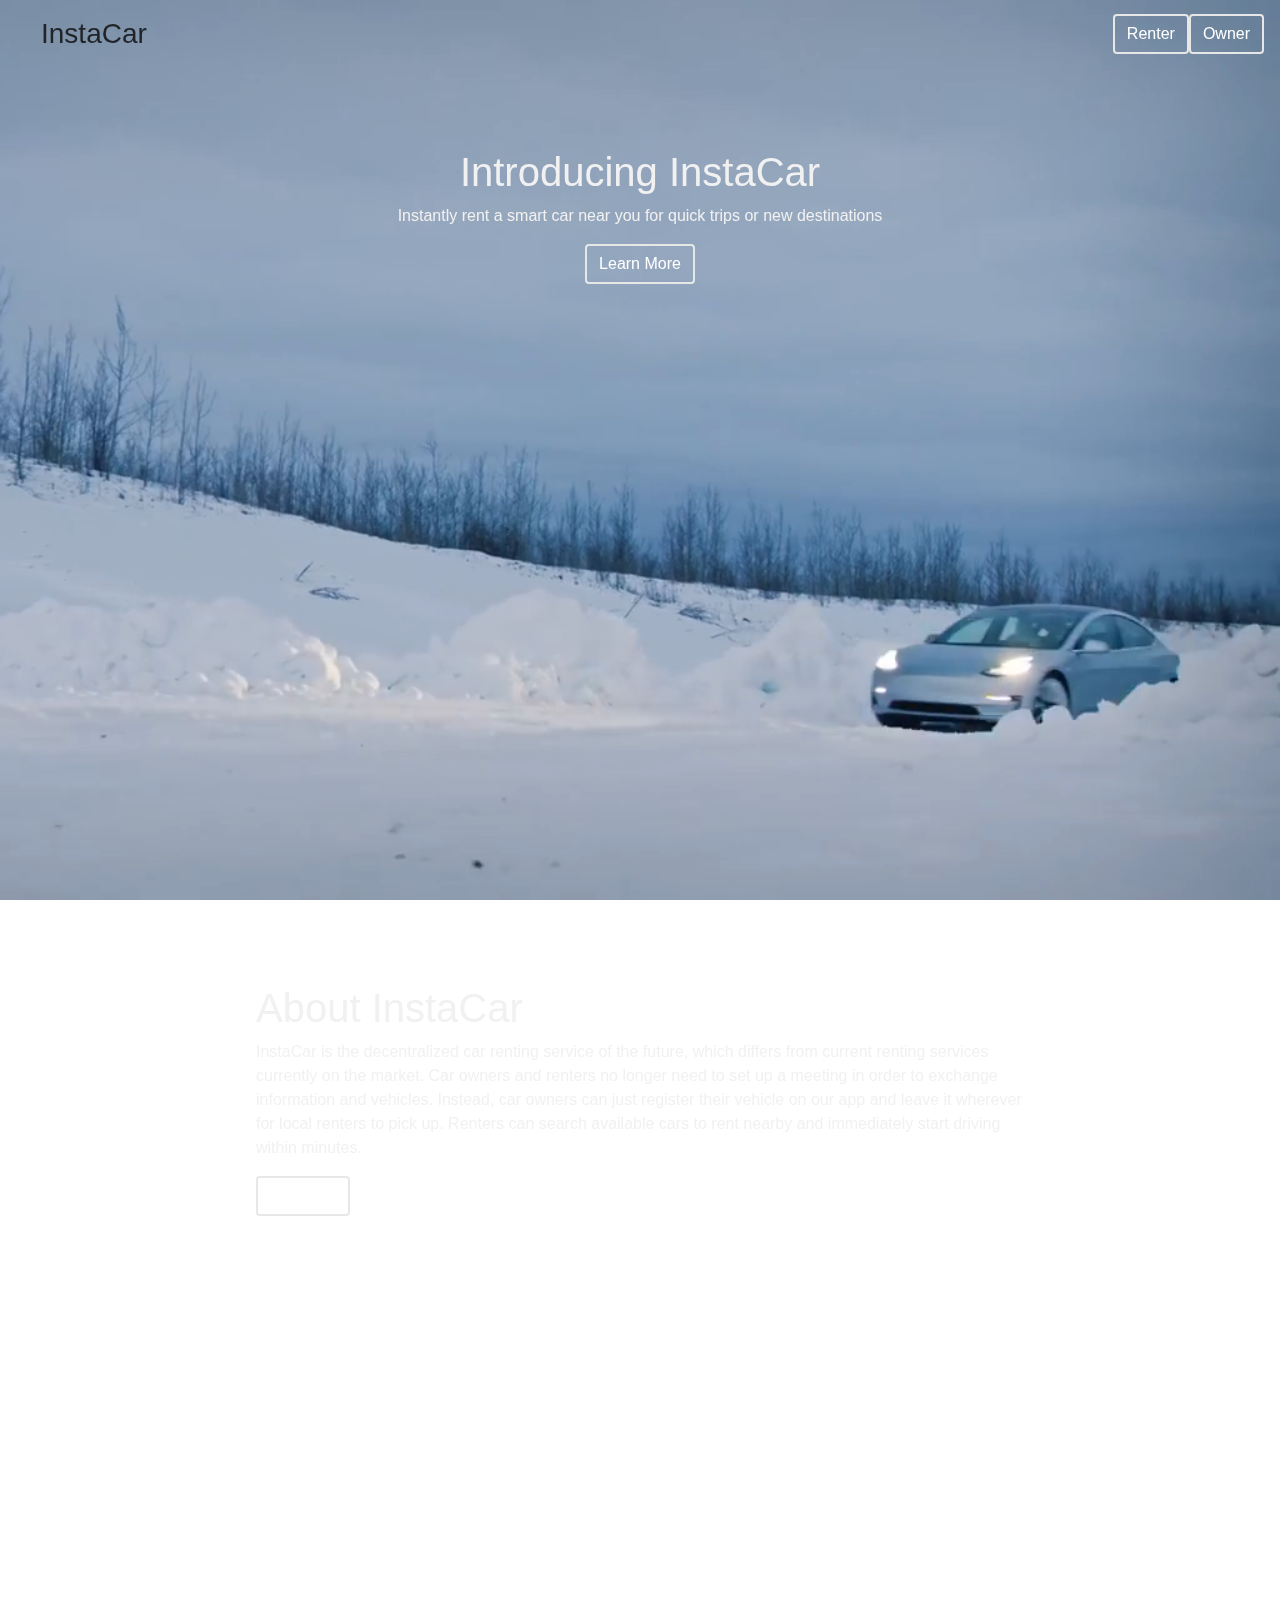
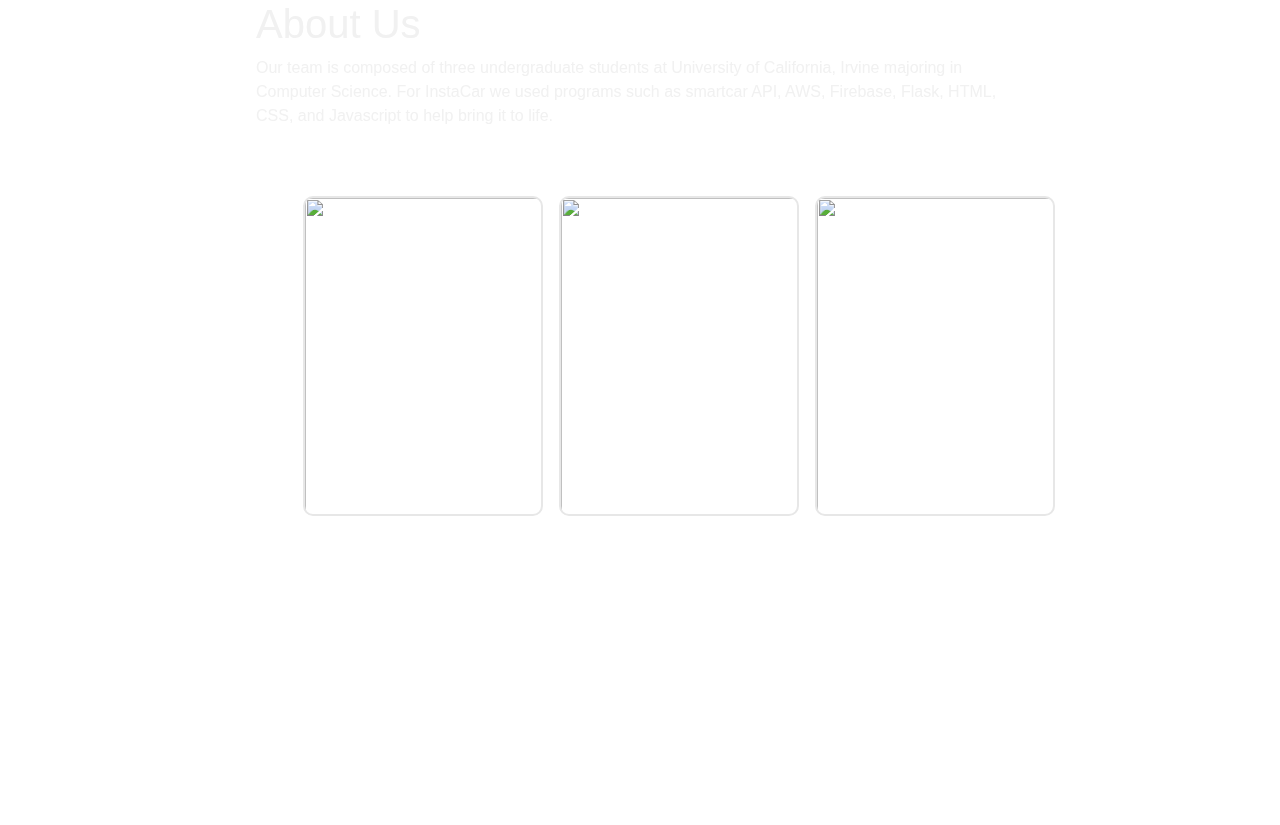
==== index.html @ cfec6772 "dad" ====
﻿<!doctype html>
<html lang="en">
  <head>
    <!-- Required meta tags -->
    <meta charset="utf-8">
    <meta name="viewport" content="width=device-width, initial-scale=1, shrink-to-fit=no">

    <!-- Bootstrap CSS -->
    <link rel="stylesheet" href="https://stackpath.bootstrapcdn.com/bootstrap/4.3.1/css/bootstrap.min.css" integrity="sha384-ggOyR0iXCbMQv3Xipma34MD+dH/1fQ784/j6cY/iJTQUOhcWr7x9JvoRxT2MZw1T" crossorigin="anonymous">

        <!-- index.css import -->
    <link rel="stylesheet" href="./css/landing.css">
  </head>

  <nav class="navbar fixed-top navbar-light justify-content-between">
      <div class = 'title-cont'>
        <a class="col-lg-2 navbar-brand">
        <div class = 'page-title'>InstaCar</div></a></div>
        <form class="form-inline form-cont">
            <a href="./dashboard.html" class="btn btn-info" role="button" id = "new-button">Renter</a>
            <a href="./become-an-owner/owner.html" class="btn btn-info" role="button" id = "new-button">Owner</a>
        </form>
    </nav>
  <body>
    <!-- The video -->

    <video autoplay muted loop id="myVideo">
    <source src="./images/model3.mp4" type="video/mp4">
    </video>

    <!-- Optional: some overlay text to describe the video -->
    <div class="content">
      <h1>Introducing InstaCar</h1>
      <p>Instantly rent a smart car near you for quick trips or new destinations</p>
      <a href="#About" class="btn btn-info" role="button" id = "new-button">Learn More</a>
    </div>

    <div class = "content2">
    </div>

    <section id="About">
      <div class = "content3">
        <h1>About InstaCar</h1>
        <p>InstaCar is the decentralized car renting service of the future, which differs from current renting services currently on the market. Car owners and renters no longer need to set up a meeting in order to exchange information and vehicles. Instead, car owners can just register their vehicle on our app and leave it wherever for local renters to pick up. Renters can search available cars to rent nearby and immediately start driving within minutes.</p>
        <a href= "#AboutUs" class="btn btn-info" role="button" id = "new-button">About Us</a>
      </div>
    </section>


    <section id="AboutUs">
      <div class = "content4">
        <h1>About Us</h1>
        <p>Our team is composed of three undergraduate students at University of California, Irvine majoring in Computer Science. For InstaCar we used programs such as smartcar API, AWS, Firebase, Flask, HTML, CSS, and Javascript to help bring it to life. </p>
      

      <div class="profile-container container center">
        <div class="row">
          <section class="profile col-sm-3">
            <img src="./images/Veeral.jpg" class="mx-auto img-rounded pic" />
              <h3>Angela Li</h3>
              <h4>3rd Year CS Major</h4>
          </section>

          <section class="profile col-sm-3">
            <img src="./images/Veeral.jpg" class="mx-auto img-rounded pic" />
              <h3>Steve Ng</h3>
              <h4>4th Year CS Major</h4>
          </section>

          <section class="profile col-sm-3">
            <img src="./images/Veeral.jpg" class="mx-auto img-rounded pic" />
              <h3>Veeral Bhagat</h3>
              <h4>3rd Year CS Major</h4>
            </section>
        </div>
      </div>
    </section>
    </div>

    <div class = "content5">
    </div>

    <!-- Optional JavaScript -->
    <!-- jQuery first, then Popper.js, then Bootstrap JS -->
    <script src="https://code.jquery.com/jquery-3.3.1.slim.min.js" integrity="sha384-q8i/X+965DzO0rT7abK41JStQIAqVgRVzpbzo5smXKp4YfRvH+8abtTE1Pi6jizo" crossorigin="anonymous"></script>
    <script src="https://cdnjs.cloudflare.com/ajax/libs/popper.js/1.14.7/umd/popper.min.js" integrity="sha384-UO2eT0CpHqdSJQ6hJty5KVphtPhzWj9WO1clHTMGa3JDZwrnQq4sF86dIHNDz0W1" crossorigin="anonymous"></script>
    <script src="https://stackpath.bootstrapcdn.com/bootstrap/4.3.1/js/bootstrap.min.js" integrity="sha384-JjSmVgyd0p3pXB1rRibZUAYoIIy6OrQ6VrjIEaFf/nJGzIxFDsf4x0xIM+B07jRM" crossorigin="anonymous"></script>
  </body>
  <script>
    $(function () {
  $(document).scroll(function () {
    var $nav = $(".navbar");
    var $title = $(".page-title");
    $nav.toggleClass('scrolled', $(this).scrollTop() > $nav.height());
    $title.toggleClass('scrolled2', $(this).scrollTop() > $nav.height());
  });
});
  </script>
</html>
---- css/landing.css ----
html {
  scroll-behavior: smooth;
}

/* Style the video: 100% width and height to cover the entire window */
#myVideo {
  position: fixed;
  right: 0;
  bottom: 0;
  min-width: 100%; 
  min-height: 100%;
}

/* Add some content at the middle of the video/page */
.content {
  position: relative;
  width: 100%;
  margin-top:10%;
  text-align: center;
  color: #f1f1f1;
  width: 100%;
  padding: 20px;
}

.content2 {
  position: relative;
  width: 100%;
  margin-top: 30%;
  text-align: center;
  color: #f1f1f1;
  width: 100%;
  padding: 20px;
}

.content3 {
  position: relative;
  width: 100%;
  text-align: left;
  color: #f1f1f1;
  width: 100%;
  padding: 20%;
}

.content4 {
  position: relative;
  width: 100%;
  text-align: left;
  color: #f1f1f1;
  width: 100%;
  padding-top: 10%;
  padding-bottom: 10%;
  padding-right: 20%;
  padding-left: 20%;
}

.content5 {
  position: relative;
  width: 100%;
  text-align: center;
  color: #f1f1f1;
  width: 100%;
  padding: 20px;
}


.page-title{
    display:inline-block;
    padding-left:10px;
    font-size:28px;
}

.navbar{
    background-color: transparent !important;
}
}

.navbar-brand{
    opacity: 1;
}

video#bgvid {
position: fixed; right: 0; bottom: 0;
min-width: 100%; min-height: 100%;
width: auto; height: auto; z-index: -100;
background: url(polina.jpg) no-repeat;
background-size: cover;
}

.bg {

  /* Full height */
  height: 100%; 

  /* Center and scale the image nicely */
  background-position: center;
  background-repeat: no-repeat;
  background-size: cover;
}

#new-button {
  background-color: transparent;
  color: white;
  border: 2px solid #e7e7e7;'
  }

#new-button:hover {
  background-color: #e7e7e7;
  opacity: 0.8;}


.profile-container {
    margin-top:30px;
}

.pic{
    width: 240px;
    height: 320px;
    border: 2px solid #e7e7e7;
    border-radius: 10px;
}

.profile{
    position: relative;
    display: inline;
    margin-left: auto;
    margin-right: auto;
    color:white;
    text-align: center;
    padding-top: 5%;
}


.form-control {
    width:400px !important;
}

.p {
  font-family: Gotham Medium, system, sans serif;
}
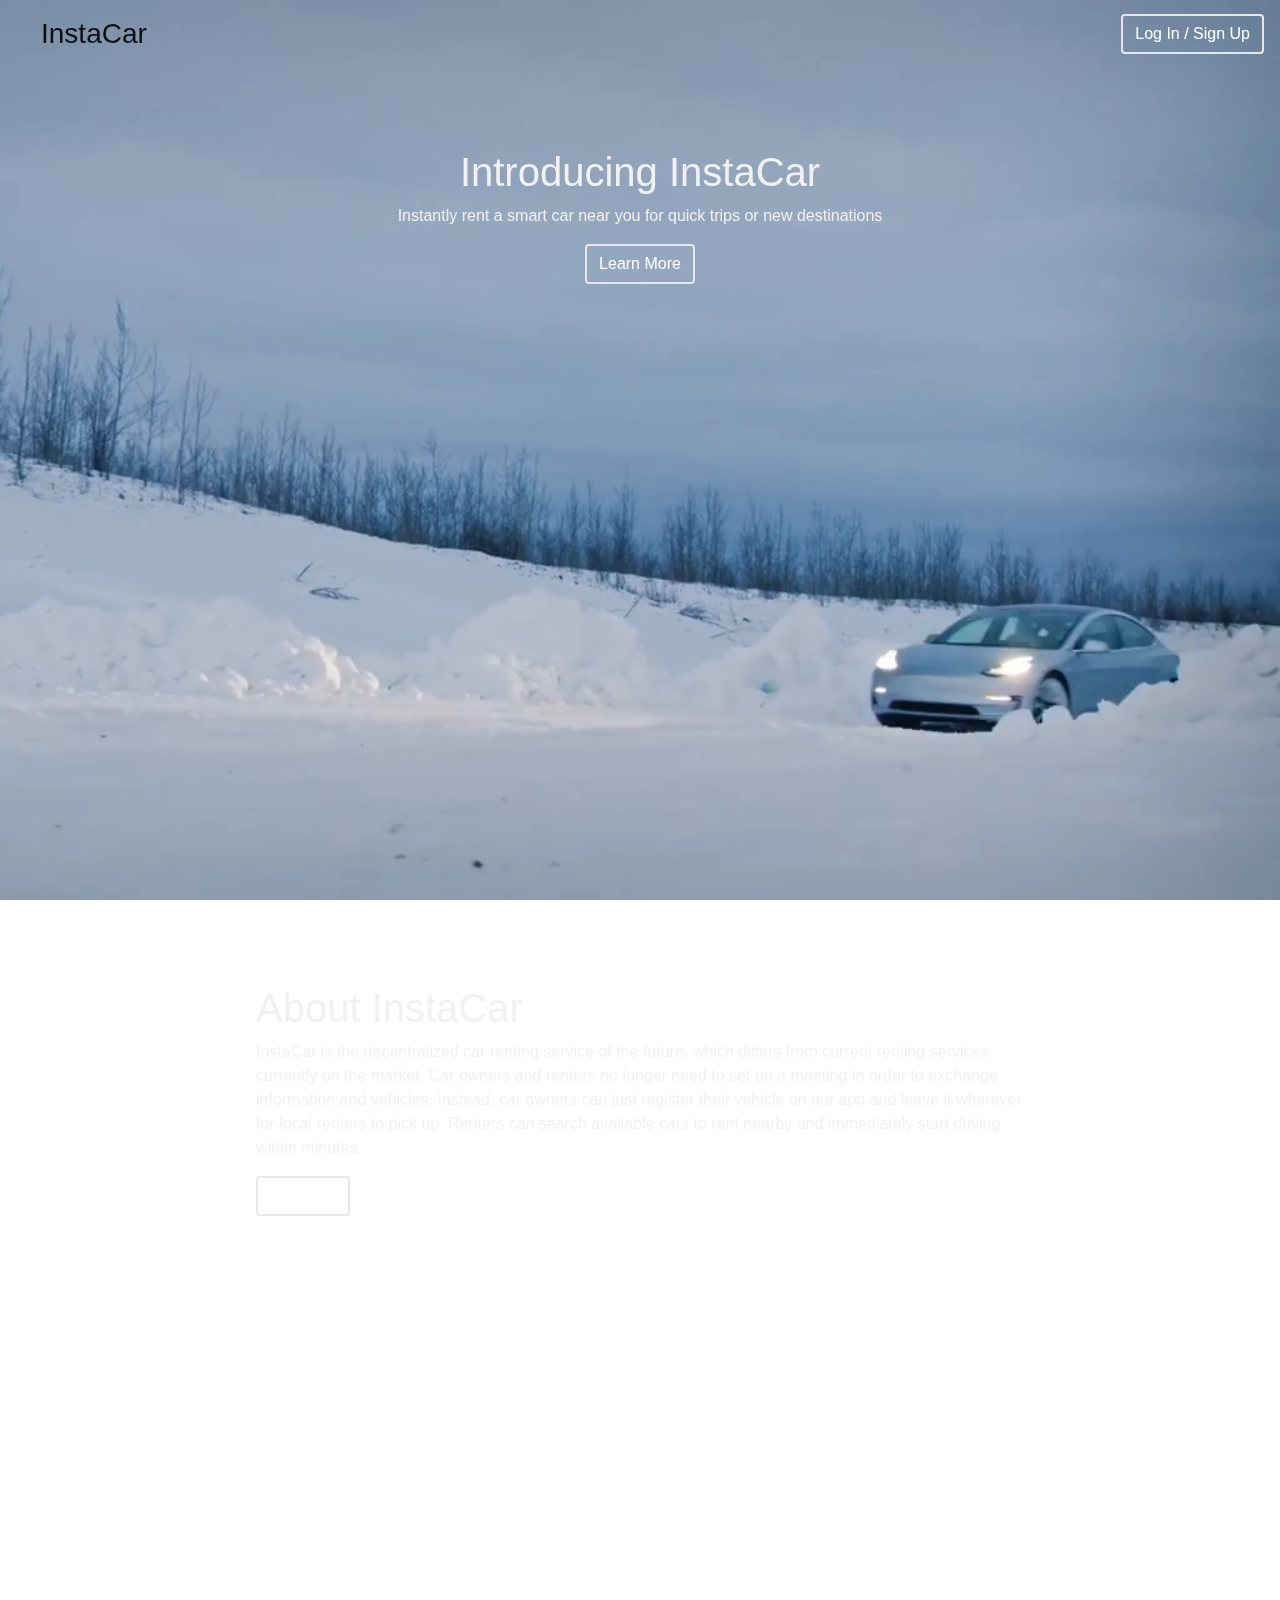
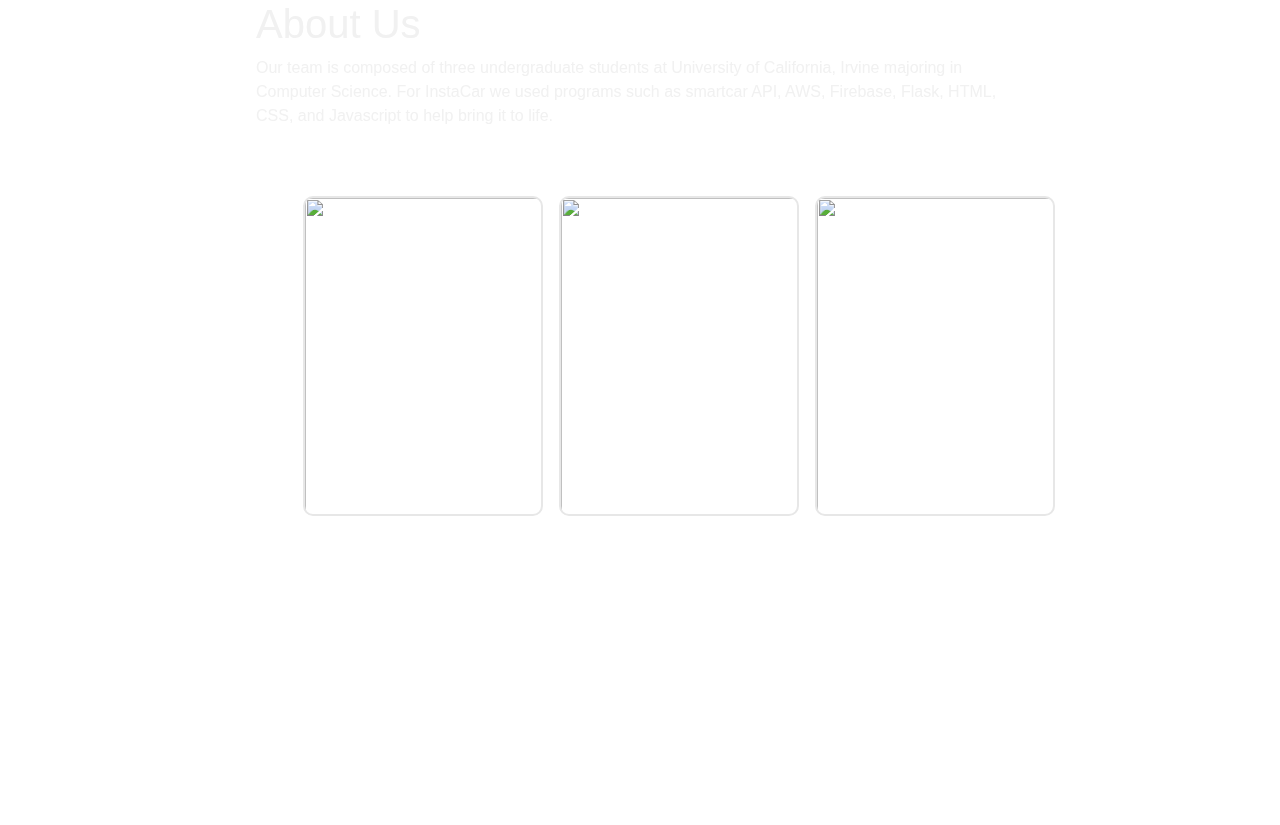
==== commit c134999b: "Merge branch 'master' of https://github.com/steve-ng562/hacksc2k19" ====
--- a/index.html
+++ b/index.html
@@ -14,11 +14,11 @@
 
   <nav class="navbar fixed-top navbar-light justify-content-between">
       <div class = 'title-cont'>
-        <a class="col-lg-2 navbar-brand">
+        <a href="index.html" class="col-lg-2 navbar-brand">
         <div class = 'page-title'>InstaCar</div></a></div>
         <form class="form-inline form-cont">
-            <a href="./dashboard.html" class="btn btn-info" role="button" id = "new-button">Renter</a>
-            <a href="./become-an-owner/owner.html" class="btn btn-info" role="button" id = "new-button">Owner</a>
+            <a href="./login.html" class="btn btn-info" role="button" id = "new-button">Log In / Sign Up</a>
+            
         </form>
     </nav>
   <body>
@@ -56,13 +56,13 @@
       <div class="profile-container container center">
         <div class="row">
           <section class="profile col-sm-3">
-            <img src="./images/Veeral.jpg" class="mx-auto img-rounded pic" />
+            <img src="./images/Angela.jpg" class="mx-auto img-rounded pic" />
               <h3>Angela Li</h3>
               <h4>3rd Year CS Major</h4>
           </section>
 
           <section class="profile col-sm-3">
-            <img src="./images/Veeral.jpg" class="mx-auto img-rounded pic" />
+            <img src="./images/Steve.jpg" class="mx-auto img-rounded pic" />
               <h3>Steve Ng</h3>
               <h4>4th Year CS Major</h4>
           </section>
